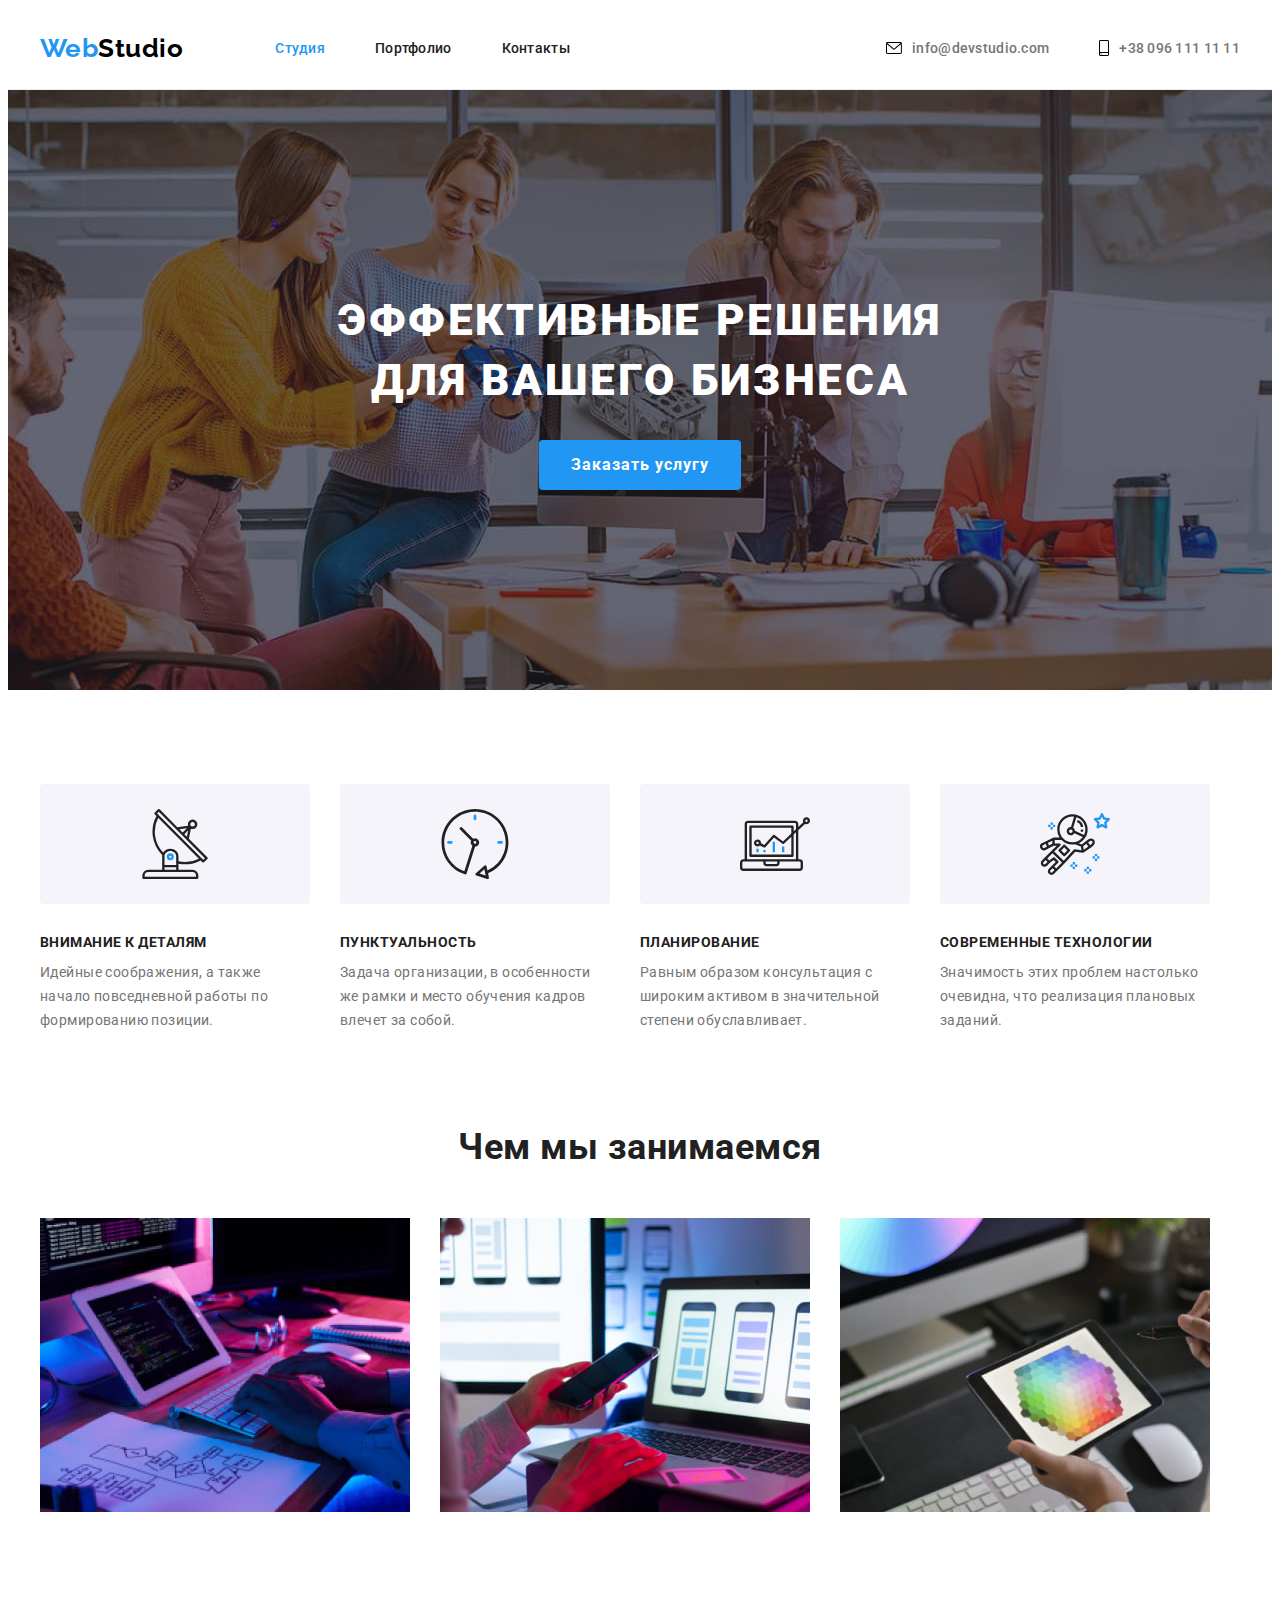
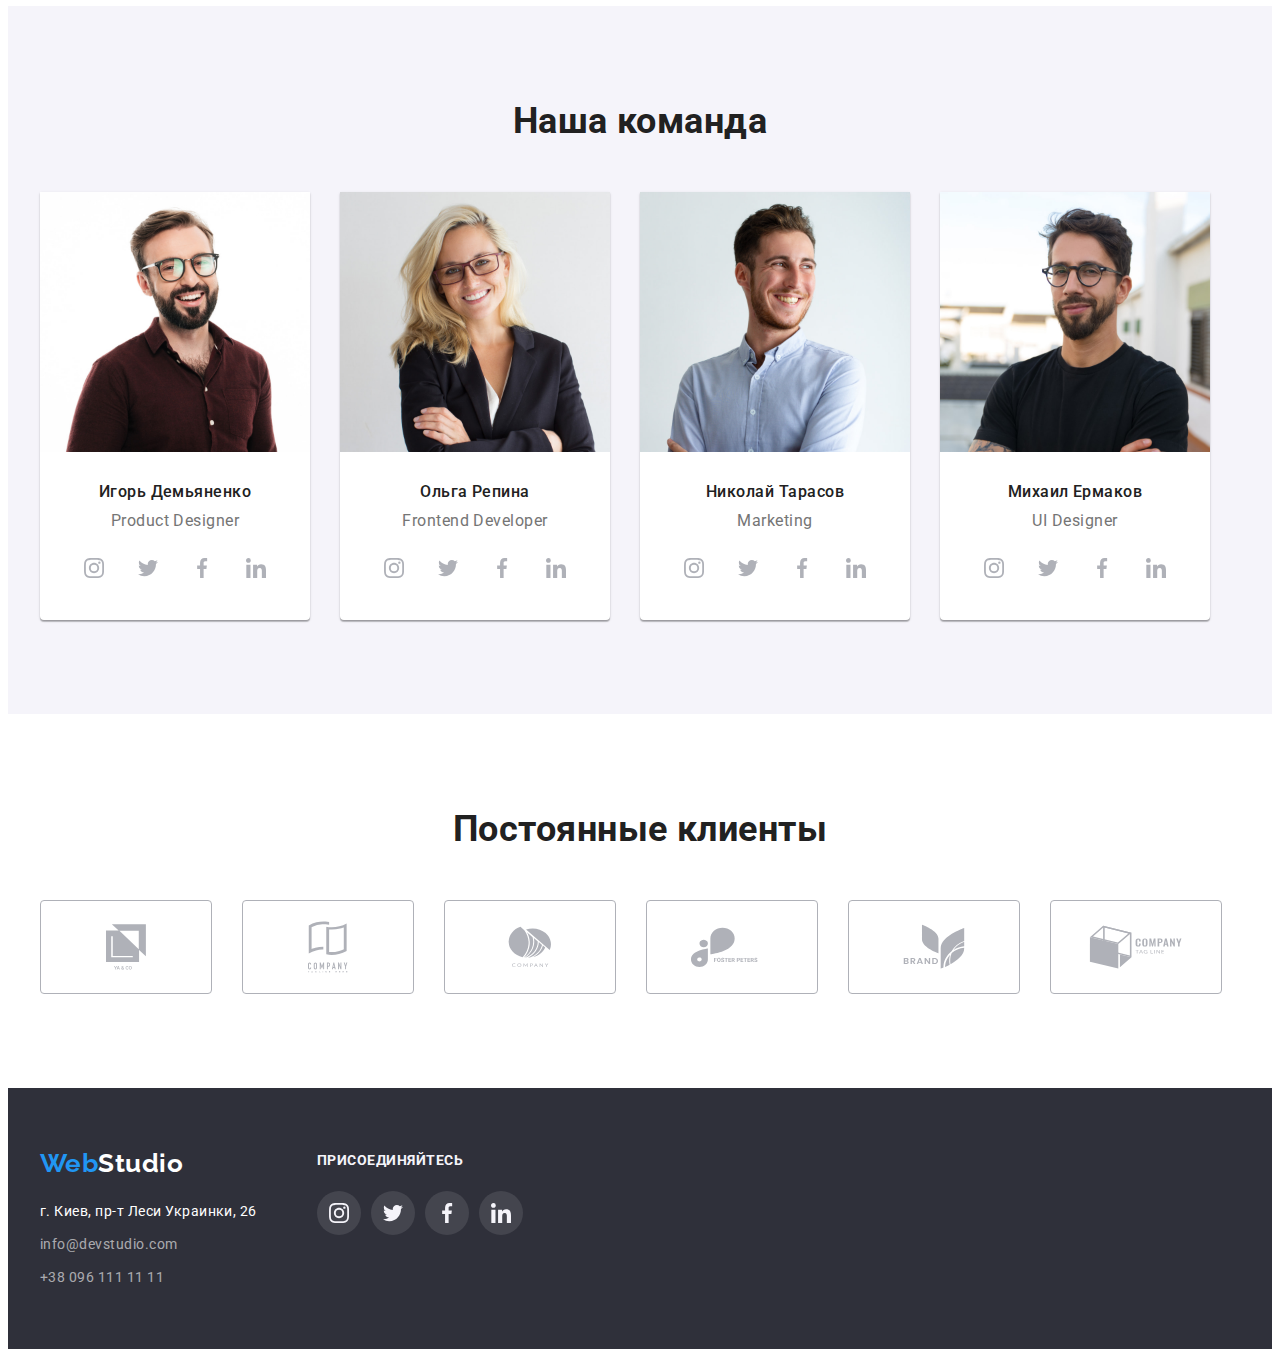
==== index.html @ 4add373a "+" ====
<!DOCTYPE html>
<html lang="ru">
  <head>
    <meta charset="UTF-8" />
    <meta name="viewport" content="width=device-width, initial-scale=1.0" />
    <title>Студия</title>
    <link rel="preconnect" href="https://fonts.googleapis.com" />
    <link rel="preconnect" href="https://fonts.gstatic.com" crossorigin />
    <link
      href="https://fonts.googleapis.com/css2?family=Raleway:wght@700&family=Roboto:wght@400;500;700;900&display=swap"
      rel="stylesheet"
    />
    <link
      rel="stylesheet"
      href="https://cdnjs.cloudflare.com/ajax/libs/modern-normalize/1.1.0/modern-normalize.min.css"
      integrity="sha512-wpPYUAdjBVSE4KJnH1VR1HeZfpl1ub8YT/NKx4PuQ5NmX2tKuGu6U/JRp5y+Y8XG2tV+wKQpNHVUX03MfMFn9Q=="
      crossorigin="anonymous"
      referrerpolicy="no-referrer"
    />

    <link rel="stylesheet" href="./css/styles.css" />
  </head>

  <body>
    <!--  section  header -->
    <header class="header">
      <div class="container">
        <nav class="nav">
          <a class="header-logo link" href="./index.html"
            ><span class="span-logo">Web</span>Studio
          </a>
          <ul class="header-list list">
            <li class="header-item">
              <a class="link activ-page" href="./index.html">Студия</a>
              <!--  Activ page  -->
            </li>
            <li class="header-item">
              <a class="header-link link" href="./portfolio.html">Портфолио</a>
            </li>
            <li class="header-item">
              <a class="header-link link" href="./contacts.html">Контакты</a>
            </li>
          </ul>
        </nav>
        <ul class="auth-nav list">
          <li class="auth-item">
            <a class="header-contact link" href="mailto:info@devstudio.com">
              <svg class="icon-contact" width="16" height="12">
                <use href="./images/symbol-defs.svg#mail-icon"></use>
              </svg>
              info@devstudio.com
            </a>
          </li>
          <li class="auth-item">
            <a class="header-contact link" href="tel:+380961111111">
              <svg class="icon-contact" width="10px" height="16px">
                <use href="./images/symbol-defs.svg#icon-smartphone"></use>
              </svg>
              +38 096 111 11 11
            </a>
          </li>
        </ul>
      </div>
    </header>

    <main>
      <!--  section hero  -->
      <section class="hero">
        <div class="container">
          <h1 class="hero-title">Эффективные решения для вашего бизнеса</h1>
          <button class="main-btn" type="button">Заказать услугу</button>
        </div>
      </section>

      <!--  benefits section  -->
      <section class="section">
        <div class="container">
          <h2 hidden>Преимущества</h2>
          <ul class="benefits-list list">
            <li class="benefits-item">
              <div class="benefits-block">
                <svg class="benefits-icon" width="70" height="70">
                  <use href="./images/symbol-defs.svg#icon-antenna"></use>
                </svg>
              </div>
              <h3 class="list-service">Внимание к деталям</h3>
              <p class="item-service">
                Идейные соображения, а также начало повседневной работы по
                формированию позиции.
              </p>
            </li>
            <li class="benefits-item">
              <div class="benefits-block">
                <svg class="benefits-icon" width="70" height="70">
                  <use href="./images/symbol-defs.svg#icon-clock"></use>
                </svg>
              </div>
              <h3 class="list-service">Пунктуальность</h3>
              <p class="item-service">
                Задача организации, в особенности же рамки и место обучения
                кадров влечет за собой.
              </p>
            </li>
            <li class="benefits-item">
              <div class="benefits-block">
                <svg class="benefits-icon" width="70" height="70">
                  <use href="./images/symbol-defs.svg#icon-diagram"></use>
                </svg>
              </div>
              <h3 class="list-service">Планирование</h3>
              <p class="item-service">
                Равным образом консультация с широким активом в значительной
                степени обуславливает.
              </p>
            </li>
            <li class="benefits-item">
              <div class="benefits-block">
                <svg class="benefits-icon" width="70" height="70">
                  <use href="./images/symbol-defs.svg#icon-astronaut"></use>
                </svg>
              </div>
              <h3 class="list-service">Современные технологии</h3>
              <p class="item-service">
                Значимость этих проблем настолько очевидна, что реализация
                плановых заданий.
              </p>
            </li>
          </ul>
        </div>
      </section>

      <!--  activiti section  -->
      <section class="activiti">
        <div class="container">
          <h2 class="about-activiti">Чем мы занимаемся</h2>
          <ul class="activiti-list list">
            <li class="activiti-item">
              <img
                class="img"
                src="./images/box1.jpg"
                alt="решения для бизнеса"
                width="370"
                height="294"
              />
            </li>
            <li class="activiti-item">
              <img
                class="img"
                src="./images/box2.jpg"
                alt="решения для бизнеса"
                width="370"
                height="294"
              />
            </li>
            <li class="activiti-item">
              <img
                class="img"
                src="./images/box3.jpg"
                alt="решения для бизнеса"
                width="370"
                height="294"
              />
            </li>
          </ul>
        </div>
      </section>

      <!--  team section  -->

      <section class="team section">
        <div class="container">
          <h2 class="tittle-team">Наша команда</h2>
          <ul class="list team-list">
            <li class="team-item">
              <img
                class="img"
                src="./images/img1.jpg"
                alt="Игорь Демьяненко"
                width="270"
                height="260"
              />
              <div class="team-block">
                <h3 class="item-name">Игорь Демьяненко</h3>
                <p class="function-team" lang="en">Product Designer</p>
                <ul class="social-list list">
                  <li class="social-item">
                    <a href="" class="social-link"
                      ><svg class="social-icon">
                        <use
                          href="./images/symbol-defs.svg#icon-instagram"
                        ></use>
                      </svg>
                    </a>
                  </li>
                  <li class="social-item">
                    <a href="" class="social-link"
                      ><svg class="social-icon">
                        <use href="./images/symbol-defs.svg#icon-twitter"></use>
                      </svg>
                    </a>
                  </li>
                  <li class="social-item">
                    <a href="" class="social-link"
                      ><svg class="social-icon">
                        <use href="/images/symbol-defs.svg#icon-facebook"></use>
                      </svg>
                    </a>
                  </li>
                  <li class="social-item">
                    <a href="" class="social-link">
                      <svg class="social-icon">
                        <use
                          href="./images/symbol-defs.svg#icon-linkedin"
                          class=""
                        ></use>
                      </svg>
                    </a>
                  </li>
                </ul>
              </div>
            </li>
            <li class="team-item">
              <img
                class="img"
                src="./images/img2.jpg"
                alt="Ольга Репина"
                width="270"
                height="260"
              />
              <div class="team-block">
                <h3 class="item-name">Ольга Репина</h3>
                <p class="function-team" lang="en">Frontend Developer</p>
                <ul class="master-item-list social-list list">
                  <li class="social-item">
                    <a href="" class="social-link"
                      ><svg class="social-icon">
                        <use
                          href="./images/symbol-defs.svg#icon-instagram"
                        ></use>
                      </svg>
                    </a>
                  </li>
                  <li class="social-item">
                    <a href="" class="social-link"
                      ><svg class="social-icon">
                        <use href="./images/symbol-defs.svg#icon-twitter"></use>
                      </svg>
                    </a>
                  </li>
                  <li class="social-item">
                    <a href="" class="social-link"
                      ><svg class="social-icon">
                        <use href="/images/symbol-defs.svg#icon-facebook"></use>
                      </svg>
                    </a>
                  </li>
                  <li class="social-item">
                    <a href="" class="social-link">
                      <svg class="social-icon">
                        <use
                          href="./images/symbol-defs.svg#icon-linkedin"
                          class=""
                        ></use>
                      </svg>
                    </a>
                  </li>
                </ul>
              </div>
            </li>
            <li class="team-item">
              <img
                class="img"
                src="./images/img3.jpg"
                alt="Николай Тарасов"
                width="270"
                height="260"
              />
              <div class="team-block">
                <h3 class="item-name">Николай Тарасов</h3>
                <p class="function-team" lang="en">Marketing</p>
                <ul class="master-item-list social-list list">
                  <li class="social-item">
                    <a href="" class="social-link"
                      ><svg class="social-icon">
                        <use
                          href="./images/symbol-defs.svg#icon-instagram"
                        ></use>
                      </svg>
                    </a>
                  </li>
                  <li class="social-item">
                    <a href="" class="social-link"
                      ><svg class="social-icon">
                        <use href="./images/symbol-defs.svg#icon-twitter"></use>
                      </svg>
                    </a>
                  </li>
                  <li class="social-item">
                    <a href="" class="social-link"
                      ><svg class="social-icon">
                        <use href="/images/symbol-defs.svg#icon-facebook"></use>
                      </svg>
                    </a>
                  </li>
                  <li class="social-item">
                    <a href="" class="social-link">
                      <svg class="social-icon">
                        <use
                          href="./images/symbol-defs.svg#icon-linkedin"
                          class=""
                        ></use>
                      </svg>
                    </a>
                  </li>
                </ul>
              </div>
            </li>
            <li class="team-item">
              <img
                class="img"
                src="./images/img4.jpg"
                alt="Михаил Ермаков"
                width="270"
                height="260"
              />
              <div class="team-block">
                <h3 class="item-name">Михаил Ермаков</h3>
                <p class="function-team" lang="en">UI Designer</p>
                <ul class="master-item-list social-list list">
                  <li class="social-item">
                    <a href="" class="social-link"
                      ><svg class="social-icon">
                        <use
                          href="./images/symbol-defs.svg#icon-instagram"
                        ></use>
                      </svg>
                    </a>
                  </li>
                  <li class="social-item">
                    <a href="" class="social-link"
                      ><svg class="social-icon">
                        <use href="./images/symbol-defs.svg#icon-twitter"></use>
                      </svg>
                    </a>
                  </li>
                  <li class="social-item">
                    <a href="" class="social-link"
                      ><svg class="social-icon">
                        <use href="/images/symbol-defs.svg#icon-facebook"></use>
                      </svg>
                    </a>
                  </li>
                  <li class="social-item">
                    <a href="" class="social-link">
                      <svg class="social-icon">
                        <use
                          href="./images/symbol-defs.svg#icon-linkedin"
                          class=""
                        ></use>
                      </svg>
                    </a>
                  </li>
                </ul>
              </div>
            </li>
          </ul>
        </div>
      </section>
    </main>

    <!-- **********************  clients  ******************* -->

    <section class="section">
      <div class="container">
        <h2 class="clients-name">Постоянные клиенты</h2>
        <ul class="list clients-list">
          <li class="clients-item">
            <a href="" class="clients-link"></a>
            <svg class="icon-client" width="40" height="52">
              <use href="./images/symbol-defs.svg#icon-client1"></use>
            </svg>
          </li>
          <li class="clients-item">
            <a href="" class="clients-link"></a>
            <svg class="icon-client" width="40" height="52">
              <use href="./images/symbol-defs.svg#icon-client2"></use>
            </svg>
          </li>
          <li class="clients-item">
            <a href="" class="clients-link"></a>
            <svg class="icon-client" width="43.46" height="41.18">
              <use href="./images/symbol-defs.svg#icon-client3"></use>
            </svg>
          </li>
          <li class="clients-item">
            <a href="" class="clients-link"></a>
            <svg class="icon-client" width="84.44" height="40.62">
              <use href="./images/symbol-defs.svg#icon-client4"></use>
            </svg>
          </li>
          <li class="clients-item">
            <a href="" class="clients-link"></a>
            <svg class="icon-client" width="62.54" height="45.43">
              <use href="./images/symbol-defs.svg#icon-client5"></use>
            </svg>
          </li>
          <li class="clients-item">
            <a href="" class="clients-link"></a>
            <svg class="icon-client" width="93.79" height="43.93">
              <use href="./images/symbol-defs.svg#icon-client6"></use>
            </svg>
          </li>
        </ul>
      </div>
    </section>

    <!-- *********************** footer ******************* -->
    <footer class="footer">
      <div class="container footer-container">
        <div class="footer-block">
          <a class="footer-logo link" href="./index.html"
            ><span class="span-logo">Web</span>Studio
          </a>
          <address>
            <ul class="footer-list list">
              <li class="footer-item">
                <a
                  class="footer-address link"
                  href="https://www.google.com/maps/place/%D0%B1%D1%83%D0%BB.+%D0%9B%D0%B5%D1%81%D0%B8+%D0%A3%D0%BA%D1%80%D0%B0%D0%B8%D0%BD%D0%BA%D0%B8,+26,+%D0%9A%D0%B8%D0%B5%D0%B2,+02000/@50.4265807,30.5361971,17z/data=!3m1!4b1!4m5!3m4!1s0x40d4cf0e033ecbe9:0x57a4dffefec77da0!8m2!3d50.4265807!4d30.5383858"
                  target="title"
                  >г. Киев, пр-т Леси Украинки, 26
                </a>
              </li>
              <li class="footer-item">
                <a class="footer-contact link" href="mailto:info@devstudio.com"
                  >info@devstudio.com</a
                >
              </li>
              <li class="footer-item">
                <a class="footer-contact link" href="tel:+380961111111"
                  >+38 096 111 11 11</a
                >
              </li>
            </ul>
          </address>
        </div>

        <div class="footer-block">
          <h2 class="footer-tittle">присоединяйтесь</h2>
          <ul class="social-list list">
            <li class="social-item">
              <a href="" class="footer-link-social">
                <svg class="footer-icon-social" width="20" height="20">
                  <use href="./images/symbol-defs.svg#icon-instagram"></use>
                </svg>
              </a>
            </li>
            <li class="social-item">
              <a href="" class="footer-link-social">
                <svg class="footer-icon-social" width="20" height="20">
                  <use href="./images/symbol-defs.svg#icon-twitter"></use>
                </svg>
              </a>
            </li>
            <li class="social-item">
              <a href="" class="footer-link-social">
                <svg class="footer-icon-social" width="20" height="20">
                  <use href="./images/symbol-defs.svg#icon-facebook"></use>
                </svg>
              </a>
            </li>
            <li class="social-item">
              <a href="" class="footer-link-social">
                <svg class="footer-icon-social" width="20" height="20">
                  <use href="./images/symbol-defs.svg#icon-linkedin"></use>
                </svg>
              </a>
            </li>
          </ul>
        </div>
      </div>
    </footer>
  </body>
</html>
---- css/styles.css ----
/* переменные для значений color */
:root {
  --primary-title-color: #ffffff;
  --secondary-title-color: #212121;
  --primary-text-color: #757575;
  --accent-color: #2196f3;
  --background-color: #2f303a;
  --secondary-background-color: #f5f4fa;
  --social-icon-color: #afb1b8;
}

/* стандартные параметры стиля */
body {
  font-family: 'Roboto', sans-serif;
  letter-spacing: 0.03em;
  color: var(--primary-text-color);
  background-color: var(--primary-title-color);
}

/* стандартные параметры контейнера */
/* xxxxxxxxxxxxxxxxxxxx */

/* дополнительные параметры сброса отступов */
h1,
h2,
h3,
h4,
h5,
h6,
p,
ul {
  padding: 0;
  margin: 0;
}

/* убираем подчеркивание */
.link {
  text-decoration: none;
}

/* убираем точки из списка <ul> */
.list {
  list-style: none;
}

/*  общий клас контейнер  */

.container {
  margin-left: auto;
  margin-right: auto;
  width: 1200px;
  padding-left: 15px;
  padding-right: 15px;
  /* border: 1 solid teal; */
  /* outline: 2px solid red; */
  /* background-color: yellow; */
}

.section {
  padding-top: 94px;
  padding-bottom: 94px;
}

.img {
  display: block;
  max-width: 100%;
  height: auto;
}

/**********************  Header  ******************/

.header {
  border-bottom: 1px solid #ececec;
}

.header .container {
  display: flex;
}
.nav {
  display: flex;
}

.header-list {
  margin-left: 92px;
  display: flex;
}

.header-list :not(:last-child) {
  margin-right: 50px;
}

.header-logo {
  font-weight: 700;
  font-family: Raleway;
  font-weight: bold;
  font-size: 26px;
  line-height: calc(31 / 26);
  color: #000000;
  padding-top: 25px;
  padding-bottom: 25px;
}

.span-logo {
  color: var(--accent-color);
}

.activ-page {
  font-weight: 500;
  font-size: 14px;
  line-height: calc(16 / 14);
  letter-spacing: 0.02em;
  color: var(--accent-color);

  padding-top: 32px;
  padding-bottom: 32px;
  display: block;
}

.auth-nav {
  display: flex;
  margin-left: auto;
}
/* .auth-nav :not(:last-child){
  display: flex;
margin left: 50px;
} */

.auth-nav .auth-item + .auth-item {
  margin-left: 50px;
}

.header-link {
  font-weight: 500;
  font-size: 14px;
  line-height: calc(16 / 14);
  letter-spacing: 0.02em;
  color: var(--secondary-title-color);

  padding-top: 32px;
  padding-bottom: 32px;
  display: block;
}

.header-contact {
  font-weight: 500;
  font-size: 14px;
  line-height: calc(16 / 14);
  letter-spacing: 0.02em;

  color: var(--primary-text-color);

  padding-top: 32px;
  padding-bottom: 32px;
  display: flex;
  align-items: center;
}

.header-link:hover,
.header-link:focus,
.header-contact:hover,
.header-contact:focus,
.footer-contact:hover,
.footer-contact:focus,
.footer-address:hover,
.footer-address:focus {
  color: var(--accent-color);
}
.auth-item {
  display: flex;
  flex-direction: row;
  align-items: baseline;
}

.icon-contact {
  margin-right: 10px;
}

.header-contact:focus .icon-contact:hover,
.header-contact:hover .icon-contact {
  fill: var(--accent-color);
}

/******************  section hero  ****************/

.hero {
  background-color: var(--background-color);
  margin: auto;
  padding-top: 200px;
  padding-bottom: 200px;
  /* max-width: 1600px; */
  background-image: linear-gradient(
      rgba(47, 48, 58, 0.4),
      rgba(47, 48, 58, 0.4)
    ),
    url(../images/hero.jpg);
  background-size: cover; /*auto*/
  background-position: center;
  background-repeat: no-repeat;
}
.hero .container {
  display: flex;
  flex-direction: column;
  align-items: center;
}

.hero-title {
  font-weight: 900;
  font-size: 44px;
  line-height: calc(60 / 44);
  letter-spacing: 0.06em;
  text-align: center;
  color: var(--primary-title-color);
  text-transform: uppercase;
  margin-bottom: 30px;
  max-width: 696px;
}

.main-btn {
  font-family: inherit;
  font-weight: 700;
  display: inline-block;
  cursor: pointer;
  min-width: 200px;
  font-size: 16px;
  line-height: calc(30 / 16);

  padding: 10px 32px;
  border-radius: 4px;
  border: none;
  letter-spacing: 0.06em;

  color: var(--primary-title-color);
  background: var(--accent-color);
}

.main-btn:focus,
.main-btn:hover {
  cursor: pointer;

  color: var(--primary-title-color);
  background: #188ce8;
  box-shadow: 0px 4px 4px rgba(0, 0, 0, 0.15);
}

/*****************  benefits section  ************/

.benefits-list {
  display: flex;
}

.benefits-list .benefits-item + .benefits-item {
  margin-left: 30px;
}

.benefits-item {
  width: 270px;
}

.benefits-block {
  display: flex;
  flex-direction: column;
  align-items: center;
  justify-content: center;
  margin-bottom: 30px;
  width: 270px;
  height: 120px;
  background-color: #f5f4fa;
  border-radius: 4px;
}

.benefits-icon {
}

.list-service {
  margin-bottom: 10px;
  font-weight: bold;
  font-size: 14px;
  line-height: calc(16 / 14);
  text-transform: uppercase;
  color: var(--secondary-title-color);
}

.item-service {
  font-weight: normal;
  font-size: 14px;
  line-height: calc(24 / 14);
  letter-spacing: 0.03em;
  color: var(--primary-text-color);
}

/****************  activiti section *************/
.activiti {
  padding-bottom: 94px;
  background-color: var(--primary-title-color);
}

.about-activiti {
  text-align: center;
  font-weight: bold;
  font-size: 36px;
  line-height: calc(42 / 36);
  color: var(--secondary-title-color);
  margin-bottom: 50px;
}

.activiti-list {
  display: flex;
}

.activiti-list .activiti-item + .activiti-item {
  margin-left: 30px;
}

/******************* team section ****************/

.team {
  background-color: var(--secondary-background-color);
}

.tittle-team {
  margin-bottom: 50px;
  font-weight: bold;
  font-size: 36px;
  line-height: calc(42 / 36);
  color: var(--secondary-title-color);
  text-align: center;
}

.team-list {
  display: flex;
  flex-wrap: wrap;
}

.team-list .team-item + .team-item {
  margin-left: 30px;
}

.team-item {
  background-color: var(--primary-title-color);
  width: 270px;
  padding-bottom: 30px;
  border-radius: 0px 0px 4px 4px;
  box-shadow: 0px 1px 3px rgba(0, 0, 0, 0.12), 0px 1px 1px rgba(0, 0, 0, 0.14),
    0px 2px 1px rgba(0, 0, 0, 0.2);
  border-radius: 0px 0px 4px 4px;
  /* text-align: center; */
}
.team-item .img {
  margin-bottom: 30px;
}

.team-block {
  display: flex;
  flex-direction: column;
  align-items: center;
}

.item-name {
  margin-bottom: 10px;
  font-size: 16px;
  font-weight: 500;
  line-height: calc(19 / 16);
  color: var(--secondary-title-color);
}

.function-team {
  font-size: 36px;
  font-size: 16px;
  line-height: calc(19 / 16);
  color: var(--primary-text-color);
  margin-bottom: 16px;
}

.social-list {
  display: flex;
  justify-content: center;
}

.social-item {
  width: 44px;
  height: 44px;
  display: block;
}
.social-item + .social-item {
  margin-left: 10px;
}

.social-link {
  width: 100%;
  height: 100%;
  border-radius: 50%;
  display: flex;
  align-items: center;
  justify-content: center;
}

.social-link:hover,
.social-link:focus {
  background-color: var(--accent-color);
}

.social-link:hover .social-icon,
.social-link:focus .social-icon {
  fill: var(--primary-title-color);
}

.social-icon {
  width: 20px;
  height: 20px;
  fill: var(--social-icon-color);
}

/**************** clients section ****************/

.clients-name {
  margin-bottom: 50px;
  font-weight: bold;
  font-size: 36px;
  line-height: 42px;
  line-height: calc(42 / 36);
  color: var(--secondary-title-color);
  text-align: center;
}

.clients-list {
  display: flex;
}

.clients-list .clients-item + .clients-item {
  margin-left: 30px;
}

.clients-item {
  display: flex;
  align-items: center;
  justify-content: center;
  width: 170px;
  height: 92px;
  border: 1px solid #afb1b8;
  border-radius: 4px;
}

.clients-item:hover {
  fill: var(--accent-color);
  border: 1px solid var(--accent-color);
}

.clients-link {
}

.icon-client {
  fill: var(--social-icon-color);
}

/**#################### Portfolio page  ############**/

.btn-list {
  display: flex;
  justify-content: center;
  margin-bottom: 50px;
}

.btn-list .btn-item + .btn-item {
  margin-left: 8px;
}

.list-price {
  font-weight: bold;
  font-size: 18px;
  line-height: calc(36 / 18);
  letter-spacing: 0.06em;
  color: var(--secondary-title-color);
}

.item-price {
  font-weight: normal;
  font-size: 16px;
  line-height: 30px;
  color: var(--secondary-title-color);
}

.portfolio-activ-btn {
  padding: 6px 22px;
  font-family: inherit;
  font-weight: 500;
  font-size: 16px;
  line-height: calc(26 / 16);
  cursor: pointer;
  color: var(--secondary-background-color);
  background-color: var(--accent-color);
  border-radius: 4px;
  border: none;
}

.portfolio-activ-btn:hover,
.portfolio-activ-btn:focus {
  box-shadow: 0px 3px 1px rgba(0, 0, 0, 0.1), 0px 1px 2px rgba(0, 0, 0, 0.08),
    0px 2px 2px rgba(0, 0, 0, 0.12);
}

.portfolio-btn {
  padding: 6px 22px;
  font-family: inherit;
  font-weight: 500;
  font-size: 16px;
  line-height: calc(26 / 16);
  cursor: pointer;
  color: var(--secondary-title-color);
  background-color: var(--secondary-background-color);
  border-radius: 4px;
  border: none;
}

.portfolio-btn:hover,
.portfolio-btn:focus {
  cursor: pointer;
  color: var(--secondary-background-color);
  background-color: var(--accent-color);
  box-shadow: 0px 3px 1px rgba(0, 0, 0, 0.1), 0px 1px 2px rgba(0, 0, 0, 0.08),
    0px 2px 2px rgba(0, 0, 0, 0.12);
}

.portfolio-list {
  display: flex;
  flex-wrap: wrap;
}

.portfolio-item {
  font-family: inherit;
  font-weight: 500;
  background: var(--primary-title-color);
  display: flex;
  /* margin-right: 30px; */
  /* margin-bottom: 30px; */
}

/* .portfolio-link:nth-child(3n) {
  margin-right: 0px;
} */

/* .portfolio-link:nth-last-child(-n + 3) {
  margin-bottom: 0px;
} */

.portfolio-item:not(:nth-child(3n)) {
  margin-right: 30px;
}

.portfolio-item:not(:nth-last-child(-n + 3)) {
  margin-bottom: 30px;
}

.portfolio-block {
  padding: 20px 24px;
  border: 1px solid #eeeeee;
  border-top: none;
}

.portfolio-block:hover .portfolio-item,
.portfolio-block:focus .portfolio-item {
  box-shadow: 0px 1px 1px rgba(0, 0, 0, 0.12), 0px 4px 4px rgba(0, 0, 0, 0.06),
    1px 4px 6px rgba(0, 0, 0, 0.16);
  background-color: red;
}

/********************  Footer  ********************/
.footer {
  padding-top: 60px;
  padding-bottom: 60px;
  background-color: var(--background-color);
}
.footer-container {
  display: flex;
  flex-direction: row;
  justify-content: start;
}

.footer-block + .footer-block {
  margin-left: 60px;
}

.footer-logo {
  display: block;
  margin-bottom: 20px;
  font-weight: 700;
  font-family: Raleway;
  font-size: 26px;
  line-height: calc(31 / 26);
  color: var(--primary-title-color);
}

.footer-list .footer-item:not(:last-child) {
  margin-bottom: 9px;
}

.footer-address {
  font-style: normal;
  font-size: 14px;
  line-height: calc(24 / 14);
  color: var(--primary-title-color);
}

.footer-contact {
  font-style: normal;
  font-size: 14px;
  line-height: calc(24 / 14);
  color: rgba(255, 255, 255, 0.6);
}

.footer-tittle {
  font-style: normal;
  font-weight: bold;
  font-size: 14px;
  line-height: calc(16px / 14);
  text-transform: uppercase;

  color: var(--secondary-background-color);

  margin-bottom: 30px;
  margin-top: 12px;
  display: inline-block;
}

.footer-link-social {
  width: 100%;
  height: 100%;
  border-radius: 50%;
  background: rgba(255, 255, 255, 0.1);
  fill: var(--secondary-background-color);

  display: flex;
  align-items: center;
  justify-content: center;
}

.footer-link-social:focus,
.footer-link-social:hover {
  background-color: var(--accent-color);
}

.footer-icon-social {
  width: 20px;
  height: 20px;
}
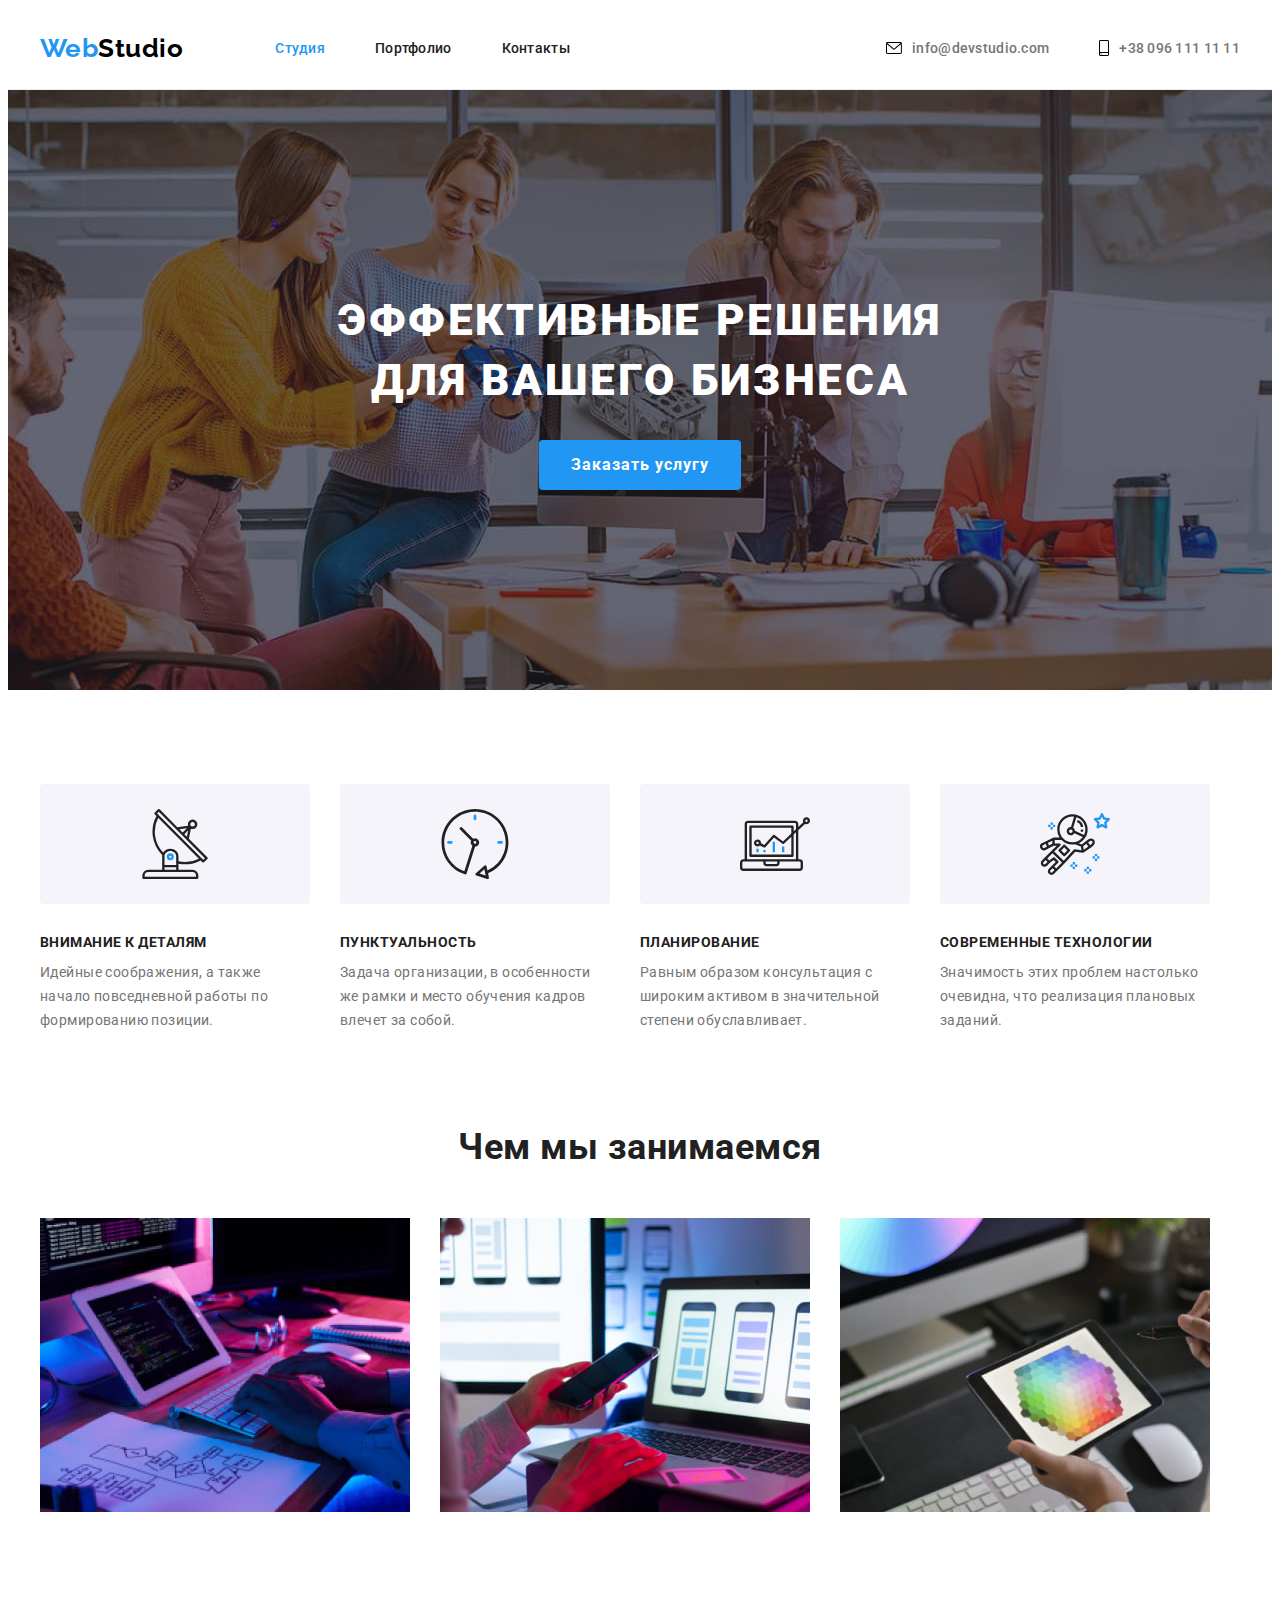
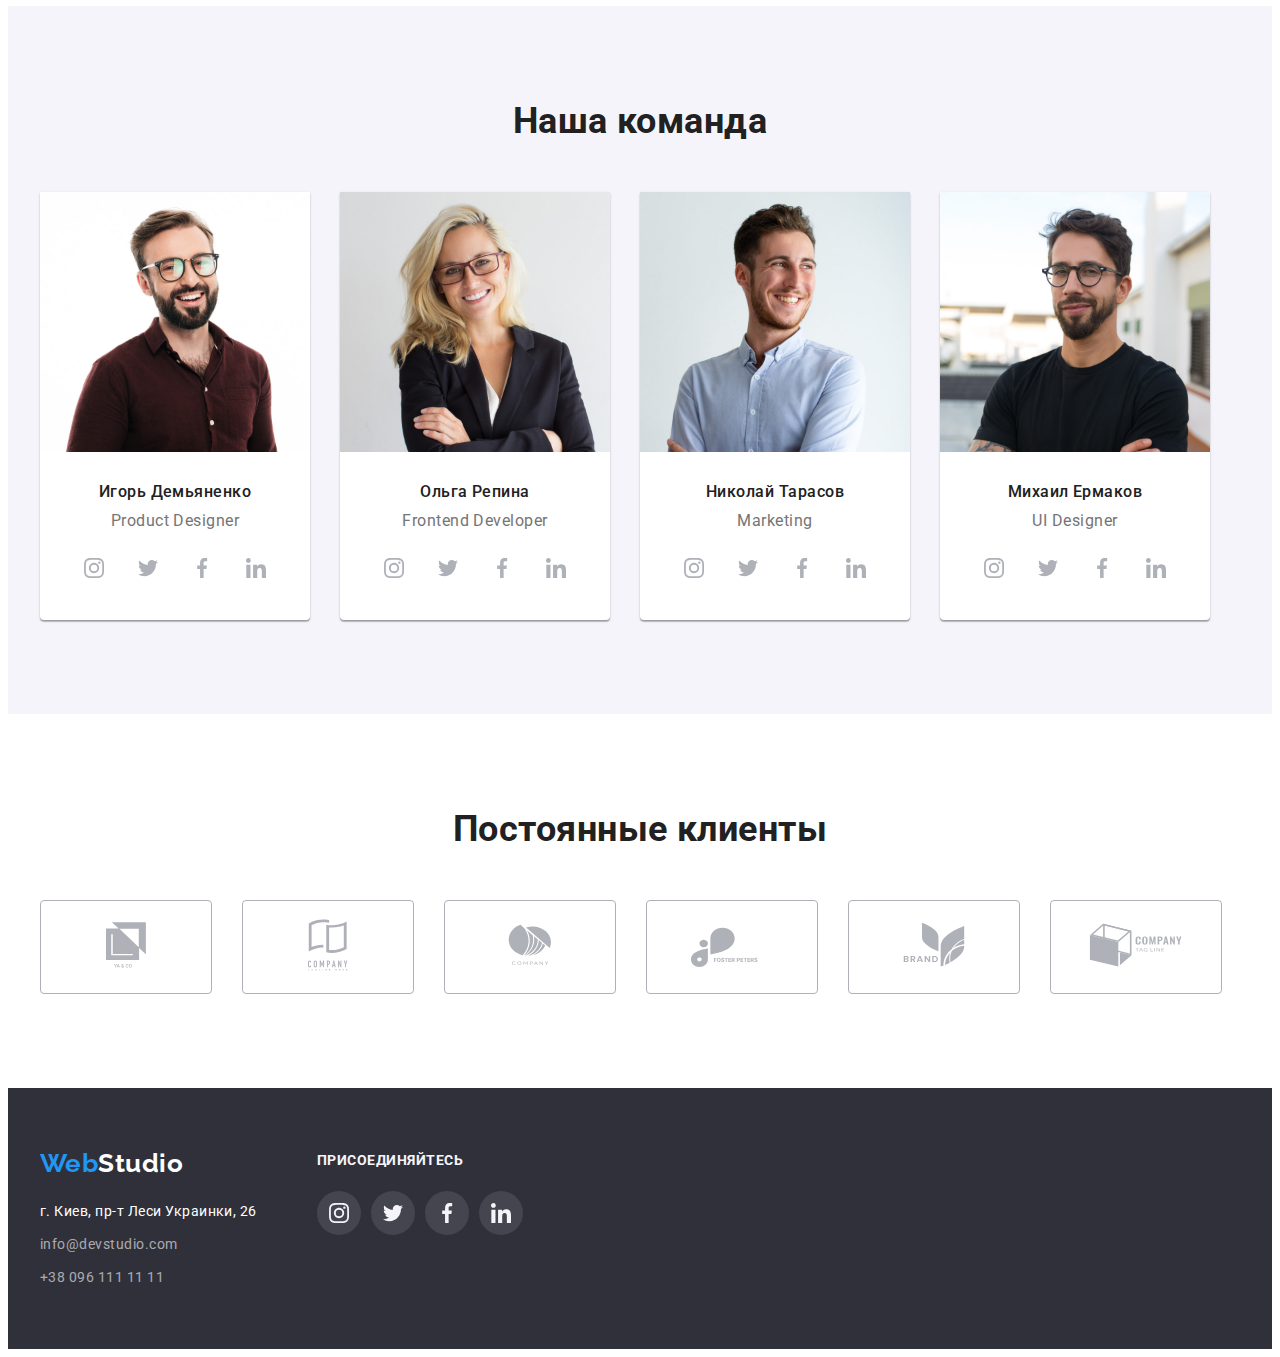
==== commit 0b9f9808: "Update index.html" ====
--- a/index.html
+++ b/index.html
@@ -298,7 +298,9 @@
                   <li class="social-item">
                     <a href="" class="social-link"
                       ><svg class="social-icon">
-                        <use href="/images/symbol-defs.svg#icon-facebook"></use>
+                        <use
+                          href="./images/symbol-defs.svg#icon-facebook"
+                        ></use>
                       </svg>
                     </a>
                   </li>
@@ -368,47 +370,53 @@
       </section>
     </main>
 
-    <!-- **********************  clients  ******************* -->
+    <!-- *******************  clients section  **************** -->
 
     <section class="section">
       <div class="container">
         <h2 class="clients-name">Постоянные клиенты</h2>
         <ul class="list clients-list">
           <li class="clients-item">
-            <a href="" class="clients-link"></a>
-            <svg class="icon-client" width="40" height="52">
-              <use href="./images/symbol-defs.svg#icon-client1"></use>
-            </svg>
-          </li>
-          <li class="clients-item">
-            <a href="" class="clients-link"></a>
+            <a href="" class="clients-link">
+              <svg class="icon-client" width="40" height="52">
+                <use href="./images/symbol-defs.svg#icon-client1"></use>
+              </svg>
+            </a>
+          </li>
+          <li class="clients-item">
+            <a href="" class="clients-link">
             <svg class="icon-client" width="40" height="52">
               <use href="./images/symbol-defs.svg#icon-client2"></use>
             </svg>
-          </li>
-          <li class="clients-item">
-            <a href="" class="clients-link"></a>
+            </a>
+          </li>
+          <li class="clients-item">
+            <a href="" class="clients-link">
             <svg class="icon-client" width="43.46" height="41.18">
               <use href="./images/symbol-defs.svg#icon-client3"></use>
             </svg>
-          </li>
-          <li class="clients-item">
-            <a href="" class="clients-link"></a>
+            </a>
+          </li>
+          <li class="clients-item">
+            <href href="" class="clients-link"></href>
             <svg class="icon-client" width="84.44" height="40.62">
               <use href="./images/symbol-defs.svg#icon-client4"></use>
             </svg>
-          </li>
-          <li class="clients-item">
-            <a href="" class="clients-link"></a>
+            </a>
+          </li>
+          <li class="clients-item">
+            <a href="" class="clients-link">
             <svg class="icon-client" width="62.54" height="45.43">
               <use href="./images/symbol-defs.svg#icon-client5"></use>
             </svg>
-          </li>
-          <li class="clients-item">
-            <a href="" class="clients-link"></a>
+            </a>
+          </li>
+          <li class="clients-item">
+            <a href="" class="clients-link">
             <svg class="icon-client" width="93.79" height="43.93">
               <use href="./images/symbol-defs.svg#icon-client6"></use>
             </svg>
+            </a>
           </li>
         </ul>
       </div>
--- a/css/styles.css
+++ b/css/styles.css
@@ -165,6 +165,7 @@
 .footer-address:focus {
   color: var(--accent-color);
 }
+
 .auth-item {
   display: flex;
   flex-direction: row;
@@ -175,7 +176,7 @@
   margin-right: 10px;
 }
 
-.header-contact:focus .icon-contact:hover,
+.header-contact:focus .icon-contact,
 .header-contact:hover .icon-contact {
   fill: var(--accent-color);
 }
@@ -187,13 +188,13 @@
   margin: auto;
   padding-top: 200px;
   padding-bottom: 200px;
-  /* max-width: 1600px; */
+  max-width: 1600px;
   background-image: linear-gradient(
       rgba(47, 48, 58, 0.4),
       rgba(47, 48, 58, 0.4)
     ),
     url(../images/hero.jpg);
-  background-size: cover; /*auto*/
+  background-size: auto;
   background-position: center;
   background-repeat: no-repeat;
 }
@@ -440,7 +441,8 @@
   border-radius: 4px;
 }
 
-.clients-item:hover {
+.clients-item:hover,
+.clients-item:focus {
   fill: var(--accent-color);
   border: 1px solid var(--accent-color);
 }
@@ -450,6 +452,12 @@
 
 .icon-client {
   fill: var(--social-icon-color);
+}
+
+.clients-item:hover .icon-client,
+.clients-item:focus .icon-client {
+  fill: var(--accent-color);
+  border: 1px solid var(--accent-color);
 }
 
 /**#################### Portfolio page  ############**/
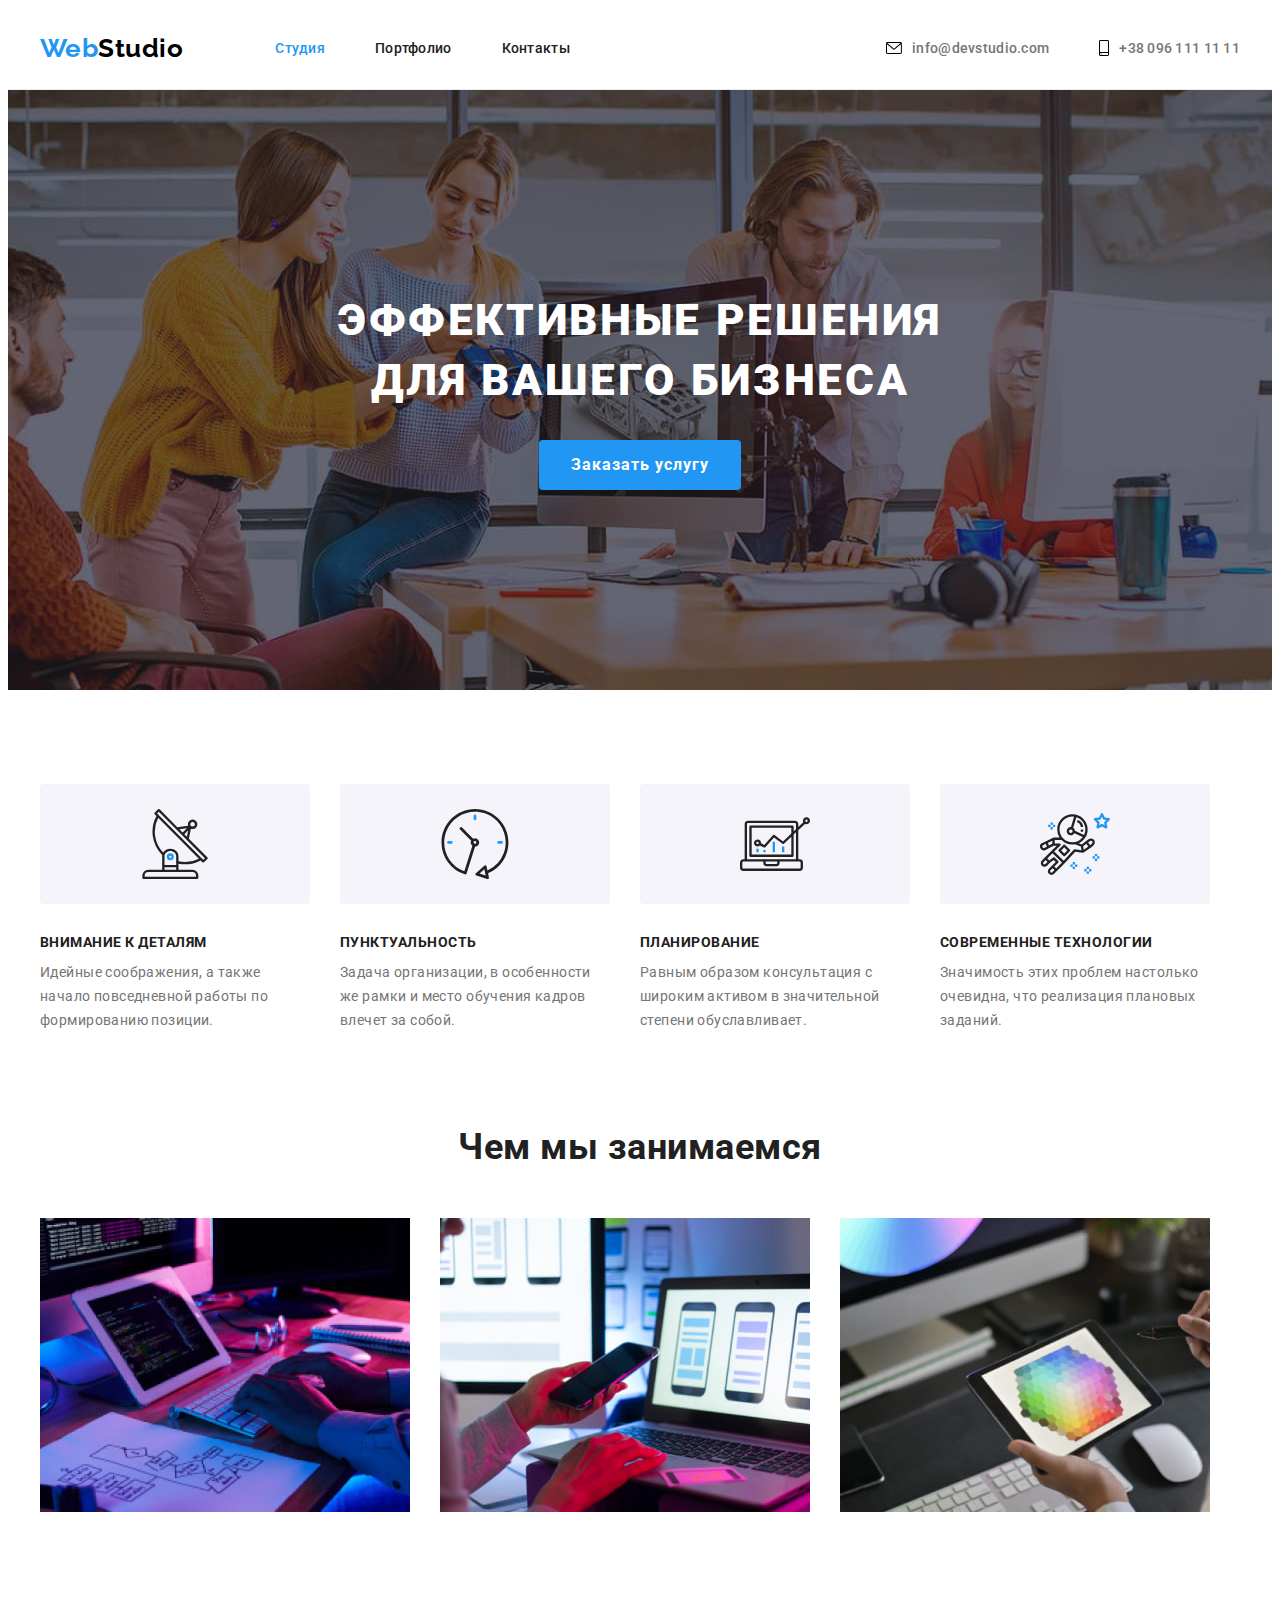
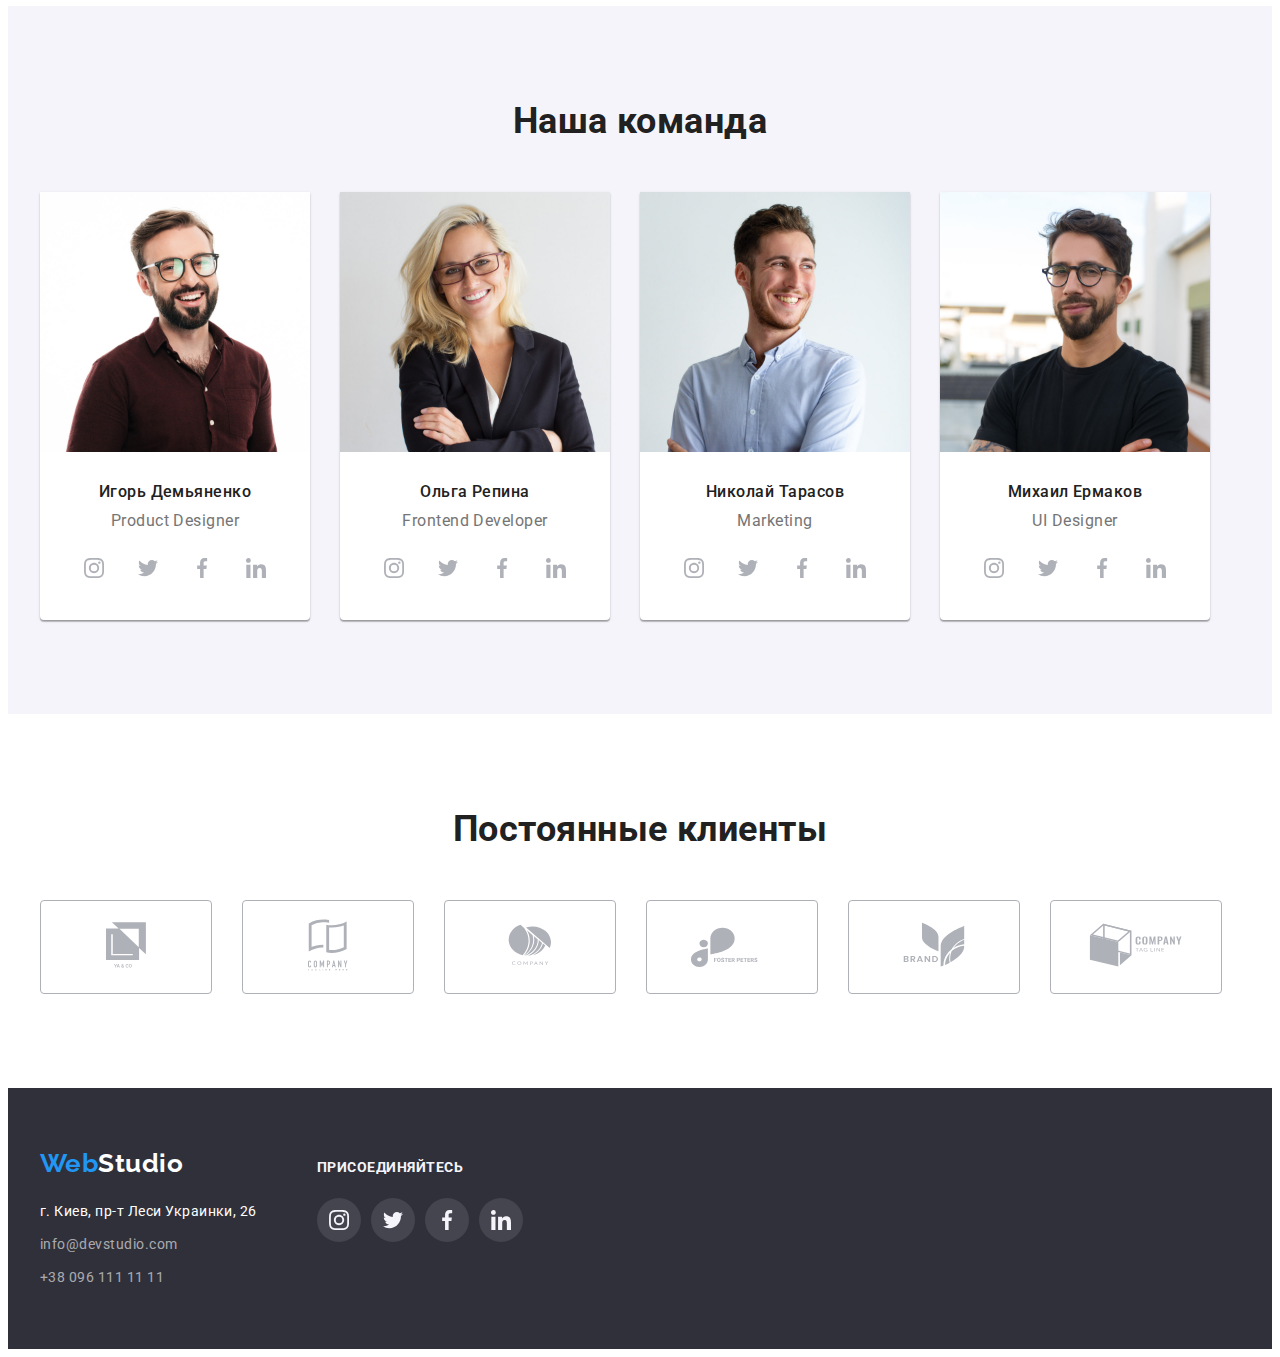
==== commit deac0dff: "+" ====
--- a/index.html
+++ b/index.html
@@ -202,7 +202,7 @@
                   <li class="social-item">
                     <a href="" class="social-link"
                       ><svg class="social-icon">
-                        <use href="/images/symbol-defs.svg#icon-facebook"></use>
+                        <use href="./images/symbol-defs.svg#icon-facebook"></use>
                       </svg>
                     </a>
                   </li>
@@ -250,7 +250,7 @@
                   <li class="social-item">
                     <a href="" class="social-link"
                       ><svg class="social-icon">
-                        <use href="/images/symbol-defs.svg#icon-facebook"></use>
+                        <use href="./images/symbol-defs.svg#icon-facebook"></use>
                       </svg>
                     </a>
                   </li>
@@ -348,7 +348,7 @@
                   <li class="social-item">
                     <a href="" class="social-link"
                       ><svg class="social-icon">
-                        <use href="/images/symbol-defs.svg#icon-facebook"></use>
+                        <use href="./images/symbol-defs.svg#icon-facebook"></use>
                       </svg>
                     </a>
                   </li>
@@ -454,7 +454,7 @@
         </div>
 
         <div class="footer-block">
-          <h2 class="footer-tittle">присоединяйтесь</h2>
+          <p class="footer-tittle">присоединяйтесь</p>
           <ul class="social-list list">
             <li class="social-item">
               <a href="" class="footer-link-social">
--- a/css/styles.css
+++ b/css/styles.css
@@ -457,7 +457,6 @@
 .clients-item:hover .icon-client,
 .clients-item:focus .icon-client {
   fill: var(--accent-color);
-  border: 1px solid var(--accent-color);
 }
 
 /**#################### Portfolio page  ############**/
@@ -568,7 +567,7 @@
 .portfolio-block:focus .portfolio-item {
   box-shadow: 0px 1px 1px rgba(0, 0, 0, 0.12), 0px 4px 4px rgba(0, 0, 0, 0.06),
     1px 4px 6px rgba(0, 0, 0, 0.16);
-  background-color: red;
+  /* background-color: red; */
 }
 
 /********************  Footer  ********************/
@@ -580,7 +579,8 @@
 .footer-container {
   display: flex;
   flex-direction: row;
-  justify-content: start;
+  justify-content: flex-start;
+  align-items: baseline;
 }
 
 .footer-block + .footer-block {
@@ -625,7 +625,6 @@
   color: var(--secondary-background-color);
 
   margin-bottom: 30px;
-  margin-top: 12px;
   display: inline-block;
 }
 
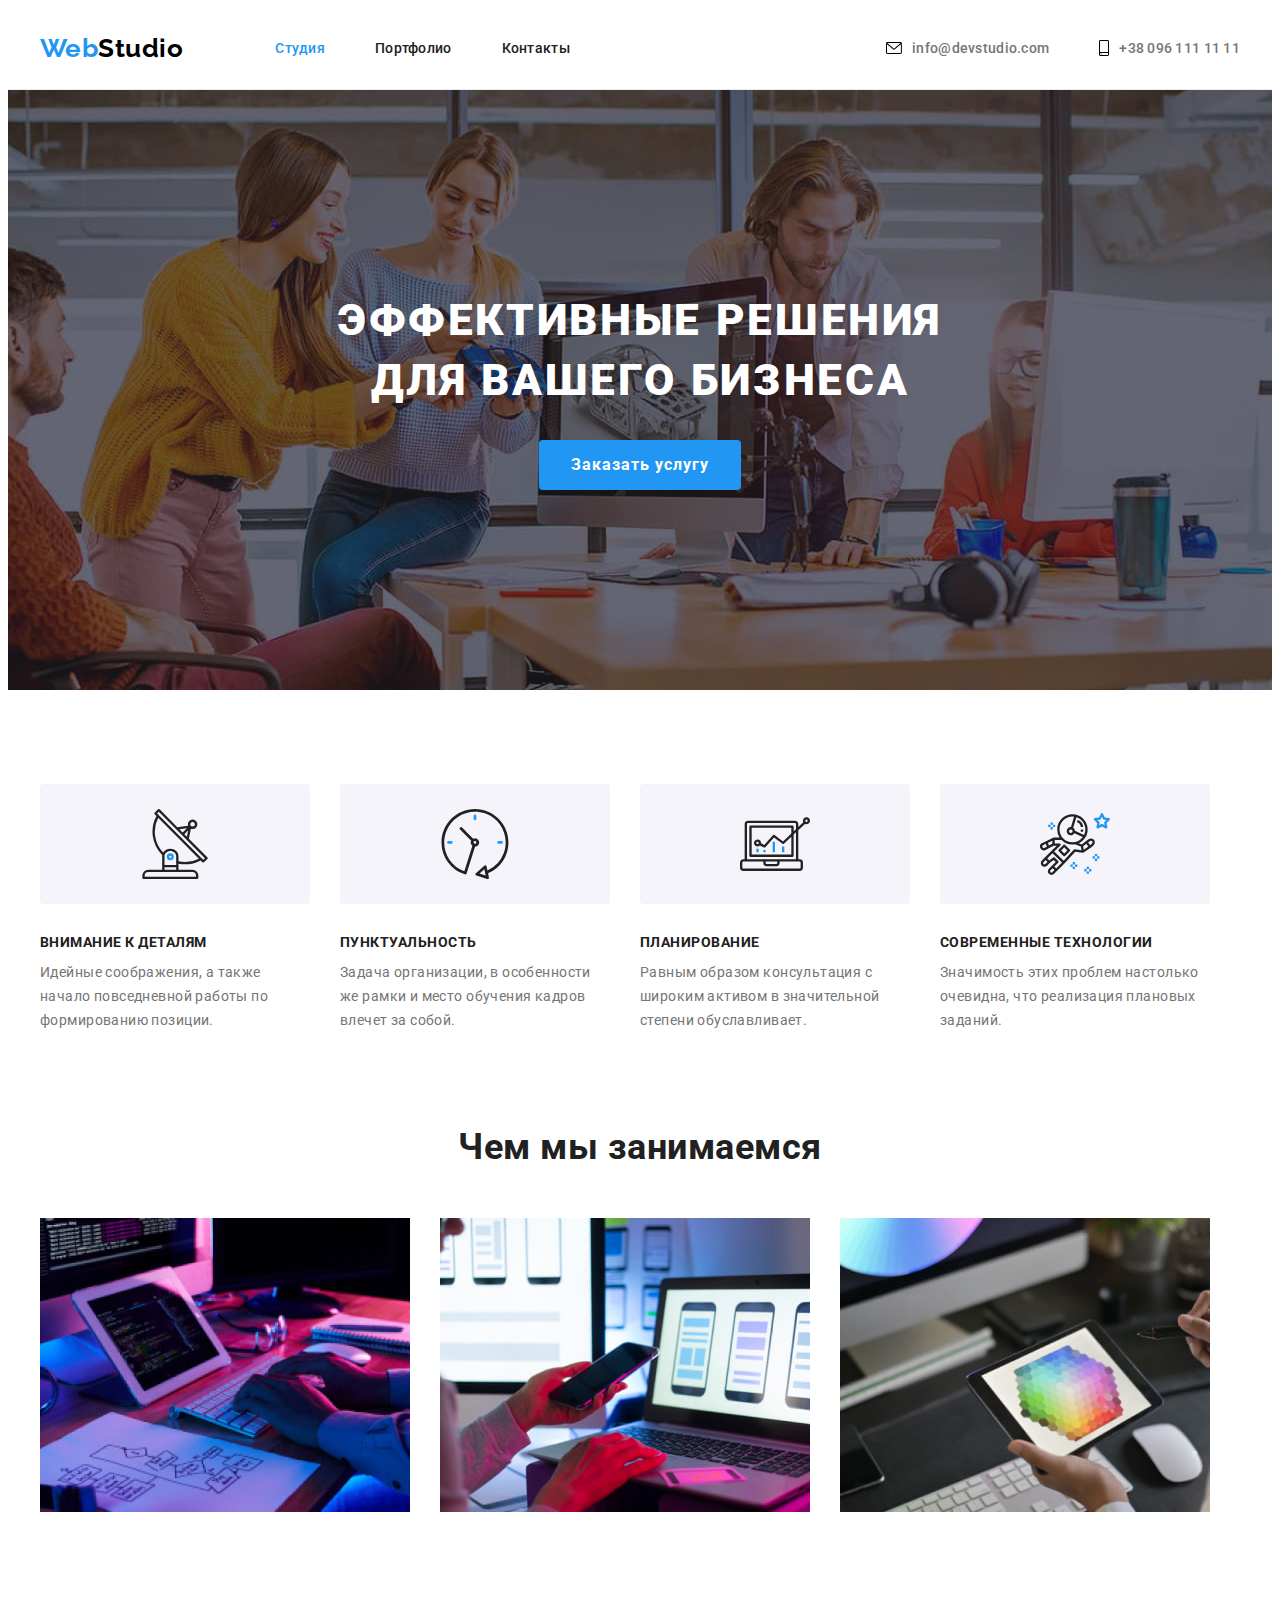
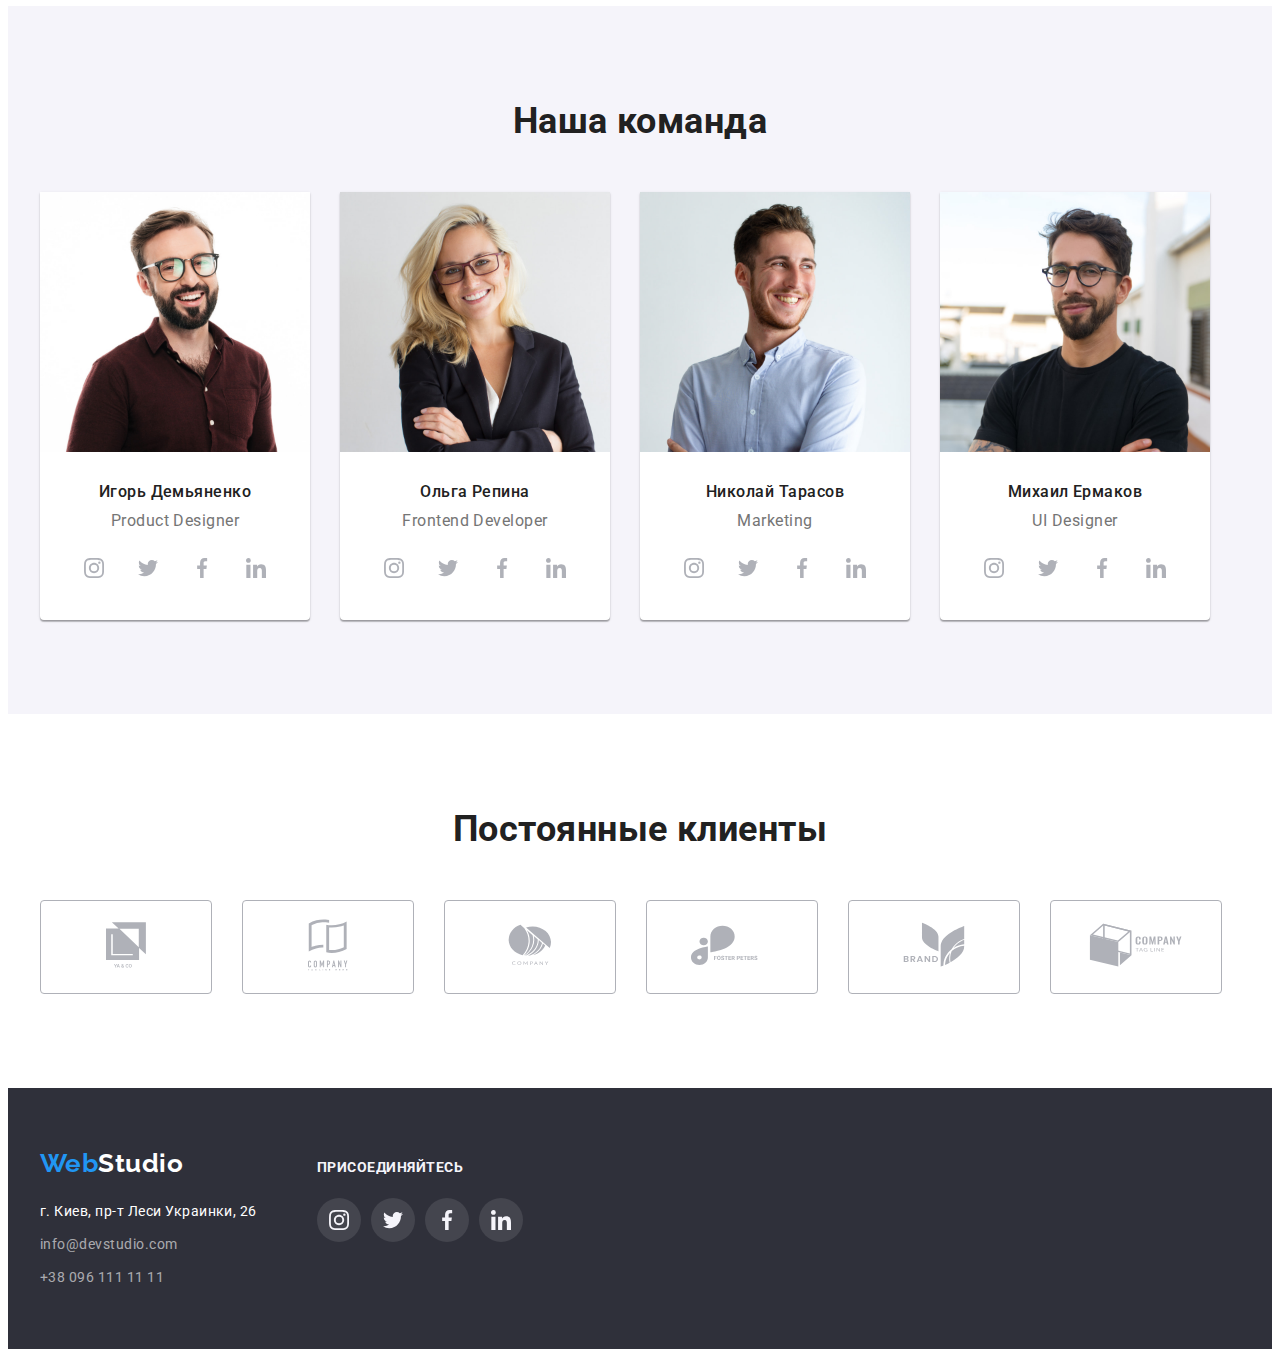
==== commit 923a303b: "+" ====
--- a/index.html
+++ b/index.html
@@ -202,7 +202,9 @@
                   <li class="social-item">
                     <a href="" class="social-link"
                       ><svg class="social-icon">
-                        <use href="./images/symbol-defs.svg#icon-facebook"></use>
+                        <use
+                          href="./images/symbol-defs.svg#icon-facebook"
+                        ></use>
                       </svg>
                     </a>
                   </li>
@@ -250,7 +252,9 @@
                   <li class="social-item">
                     <a href="" class="social-link"
                       ><svg class="social-icon">
-                        <use href="./images/symbol-defs.svg#icon-facebook"></use>
+                        <use
+                          href="./images/symbol-defs.svg#icon-facebook"
+                        ></use>
                       </svg>
                     </a>
                   </li>
@@ -348,7 +352,9 @@
                   <li class="social-item">
                     <a href="" class="social-link"
                       ><svg class="social-icon">
-                        <use href="./images/symbol-defs.svg#icon-facebook"></use>
+                        <use
+                          href="./images/symbol-defs.svg#icon-facebook"
+                        ></use>
                       </svg>
                     </a>
                   </li>
@@ -385,37 +391,37 @@
           </li>
           <li class="clients-item">
             <a href="" class="clients-link">
-            <svg class="icon-client" width="40" height="52">
-              <use href="./images/symbol-defs.svg#icon-client2"></use>
-            </svg>
-            </a>
-          </li>
-          <li class="clients-item">
-            <a href="" class="clients-link">
-            <svg class="icon-client" width="43.46" height="41.18">
-              <use href="./images/symbol-defs.svg#icon-client3"></use>
-            </svg>
-            </a>
-          </li>
-          <li class="clients-item">
-            <href href="" class="clients-link"></href>
-            <svg class="icon-client" width="84.44" height="40.62">
-              <use href="./images/symbol-defs.svg#icon-client4"></use>
-            </svg>
-            </a>
-          </li>
-          <li class="clients-item">
-            <a href="" class="clients-link">
-            <svg class="icon-client" width="62.54" height="45.43">
-              <use href="./images/symbol-defs.svg#icon-client5"></use>
-            </svg>
-            </a>
-          </li>
-          <li class="clients-item">
-            <a href="" class="clients-link">
-            <svg class="icon-client" width="93.79" height="43.93">
-              <use href="./images/symbol-defs.svg#icon-client6"></use>
-            </svg>
+              <svg class="icon-client" width="40" height="52">
+                <use href="./images/symbol-defs.svg#icon-client2"></use>
+              </svg>
+            </a>
+          </li>
+          <li class="clients-item">
+            <a href="" class="clients-link">
+              <svg class="icon-client" width="43.46" height="41.18">
+                <use href="./images/symbol-defs.svg#icon-client3"></use>
+              </svg>
+            </a>
+          </li>
+          <li class="clients-item">
+            <a href="" class="clients-link">
+              <svg class="icon-client" width="84.44" height="40.62">
+                <use href="./images/symbol-defs.svg#icon-client4"></use>
+              </svg>
+            </a>
+          </li>
+          <li class="clients-item">
+            <a href="" class="clients-link">
+              <svg class="icon-client" width="62.54" height="45.43">
+                <use href="./images/symbol-defs.svg#icon-client5"></use>
+              </svg>
+            </a>
+          </li>
+          <li class="clients-item">
+            <a href="" class="clients-link">
+              <svg class="icon-client" width="93.79" height="43.93">
+                <use href="./images/symbol-defs.svg#icon-client6"></use>
+              </svg>
             </a>
           </li>
         </ul>
--- a/css/styles.css
+++ b/css/styles.css
@@ -116,15 +116,15 @@
   display: block;
 }
 
-.auth-nav {
-  display: flex;
-  margin-left: auto;
-}
 /* .auth-nav :not(:last-child){
   display: flex;
 margin left: 50px;
 } */
 
+.auth-nav {
+  display: flex;
+  margin-left: auto;
+}
 .auth-nav .auth-item + .auth-item {
   margin-left: 50px;
 }
@@ -134,6 +134,7 @@
   font-size: 14px;
   line-height: calc(16 / 14);
   letter-spacing: 0.02em;
+
   color: var(--secondary-title-color);
 
   padding-top: 32px;
@@ -448,16 +449,21 @@
 }
 
 .clients-link {
+  display: block;
 }
 
 .icon-client {
   fill: var(--social-icon-color);
 }
 
-.clients-item:hover .icon-client,
-.clients-item:focus .icon-client {
+.clients-link:hover .icon-client,
+.clients-link:focus .icon-client {
   fill: var(--accent-color);
 }
+/* 
+.clients-link:hover .icon-clients {
+  fill: var(--accent-color);
+} */
 
 /**#################### Portfolio page  ############**/
 
@@ -549,6 +555,12 @@
   margin-bottom: 0px;
 } */
 
+.link:focus,
+.link:hover {
+  box-shadow: 0px 1px 1px rgba(0, 0, 0, 0.12), 0px 4px 4px rgba(0, 0, 0, 0.06),
+    1px 4px 6px rgba(0, 0, 0, 0.16);
+}
+
 .portfolio-item:not(:nth-child(3n)) {
   margin-right: 30px;
 }
